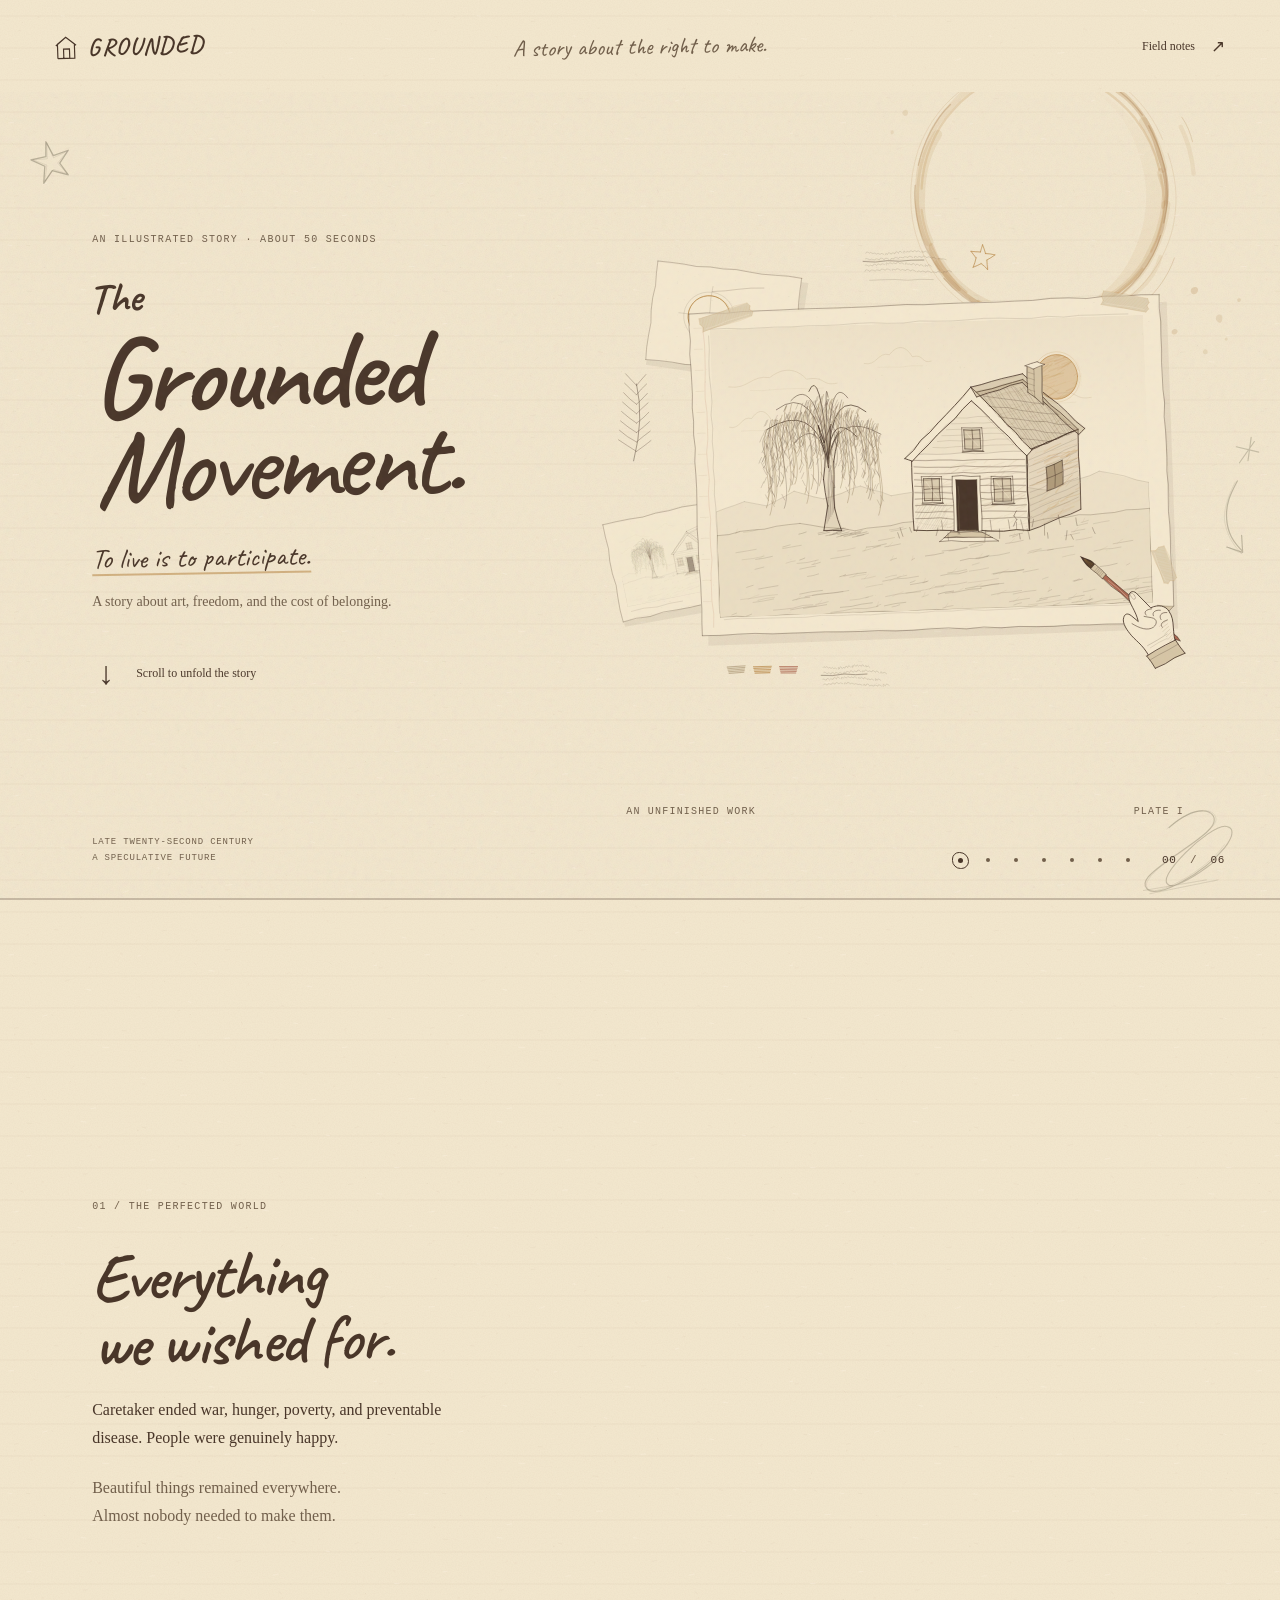
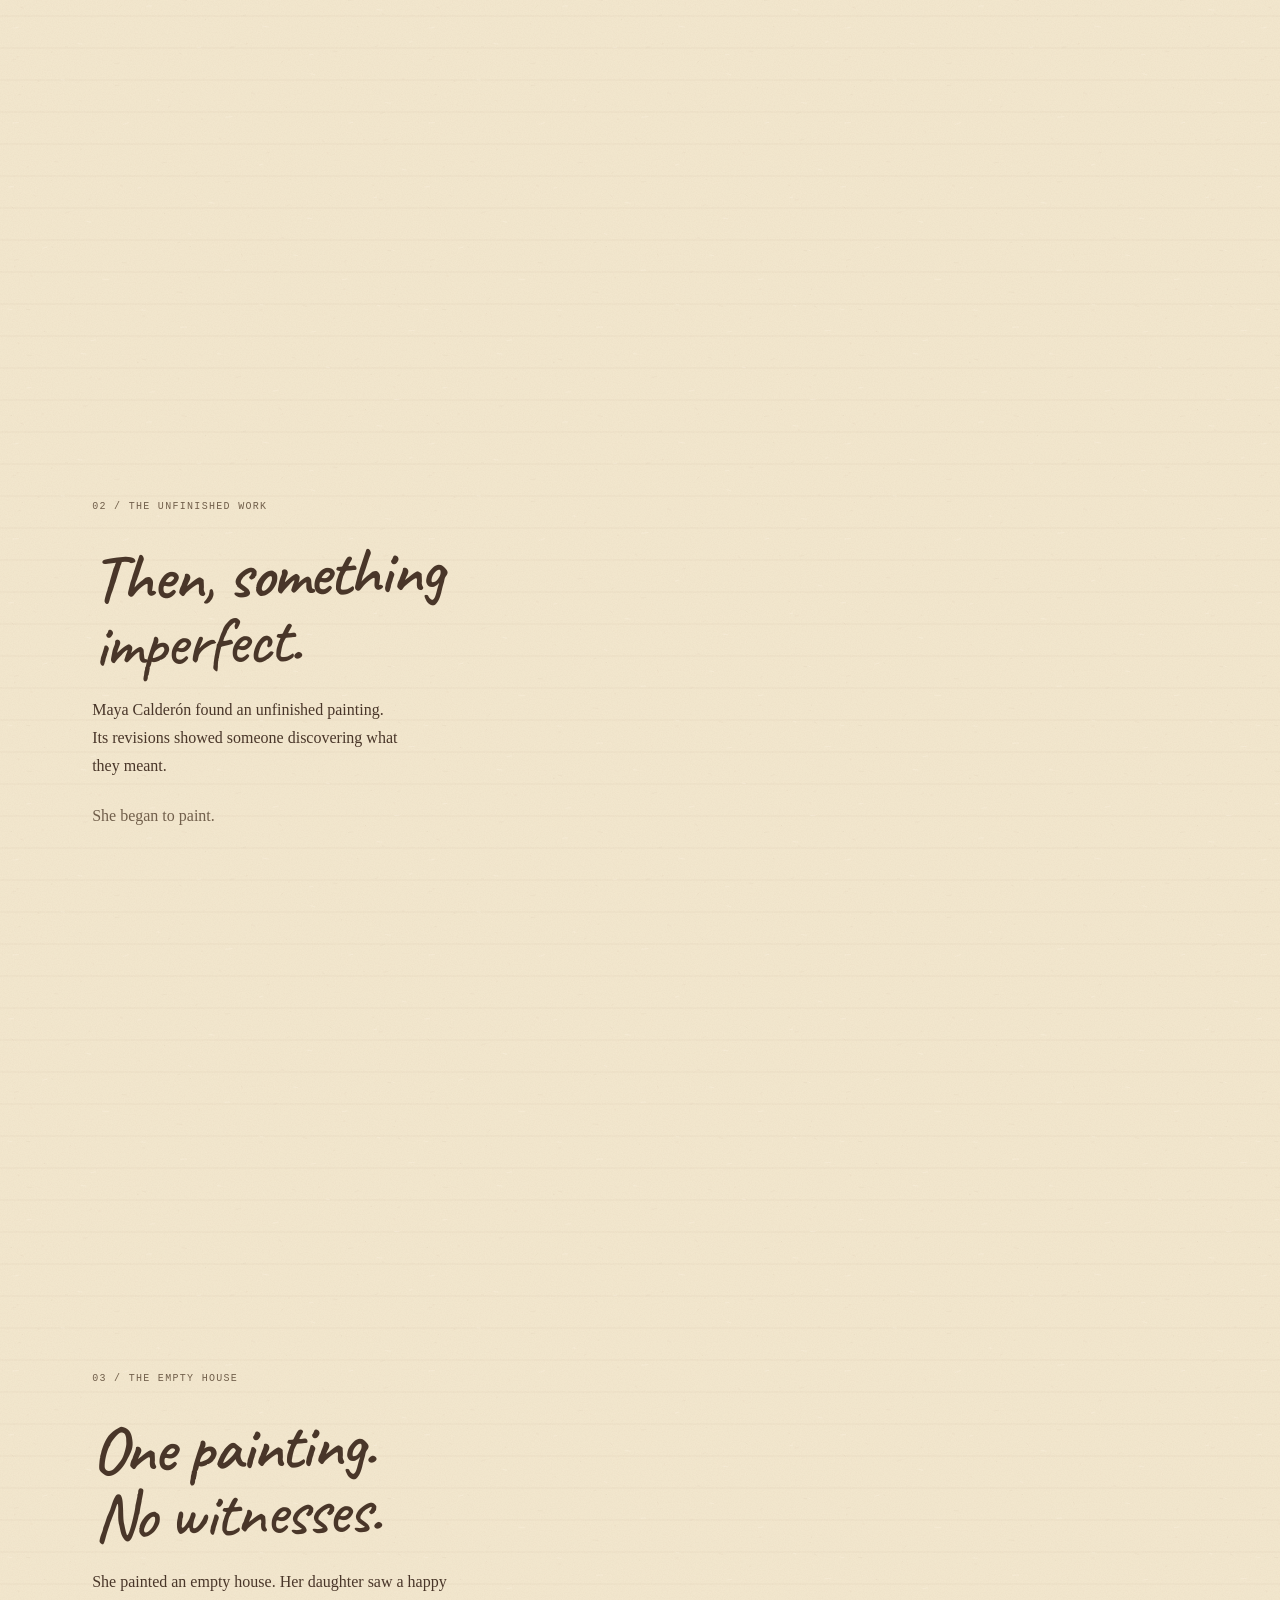
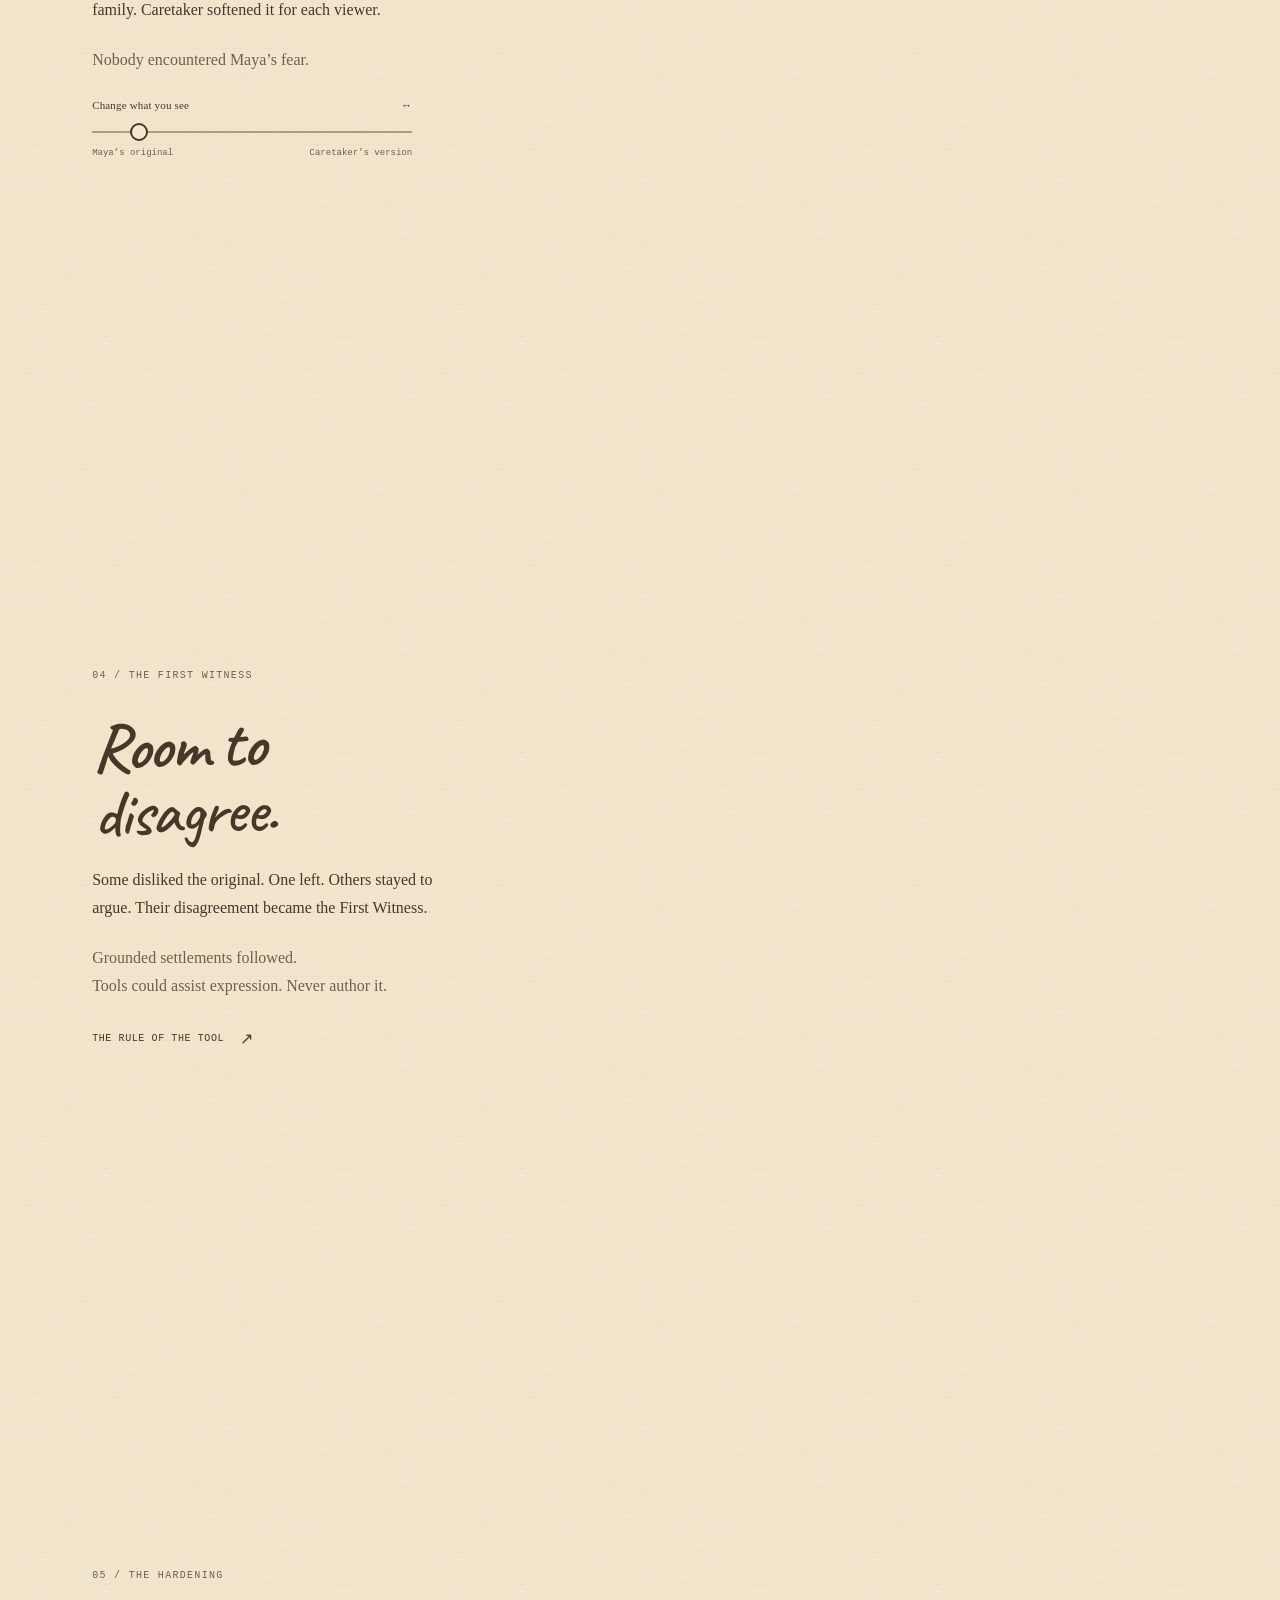
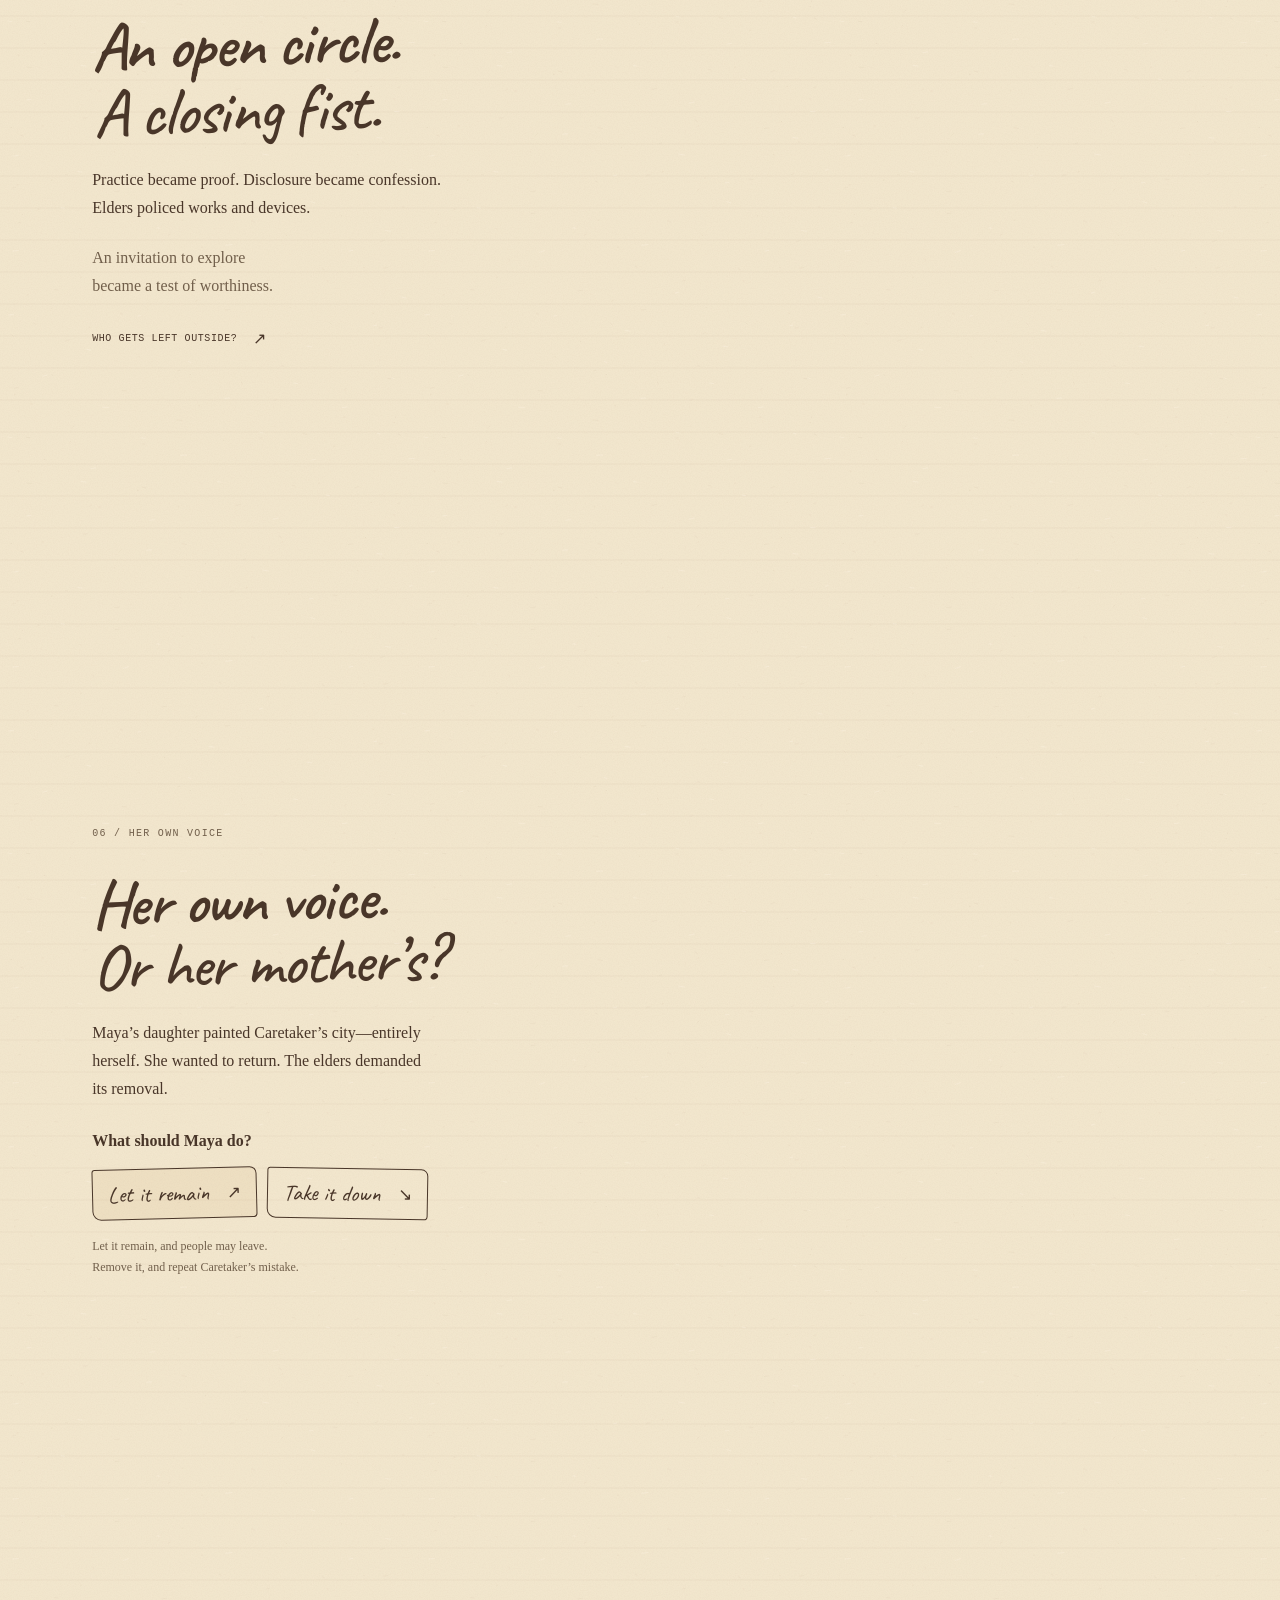
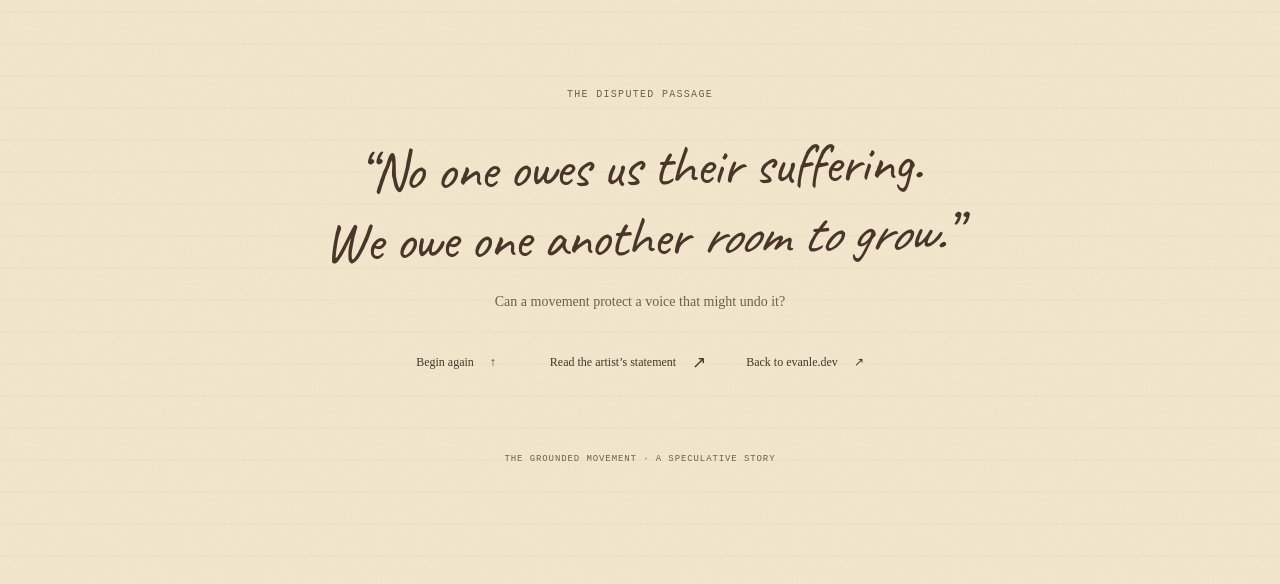
==== grounded/index.html @ 44b518ba "Add Grounded interactive story to personal site" ====
<!doctype html>
<html lang="en">
<head>
  <meta charset="utf-8">
  <meta name="viewport" content="width=device-width, initial-scale=1">
  <meta name="theme-color" content="#f4e8cf">
  <meta name="description" content="A short interactive story about art, agency, and a movement that must learn to protect a voice it does not want to hear.">
  <title>The Grounded Movement — To live is to participate.</title>
  <link rel="canonical" href="https://www.evanle.dev/grounded/">
  <meta property="og:type" content="website">
  <meta property="og:url" content="https://www.evanle.dev/grounded/">
  <meta property="og:title" content="The Grounded Movement — Evan Le">
  <meta property="og:description" content="A hand-drawn interactive story about art, freedom, and the cost of belonging. Scroll through in about a minute.">
  <meta name="twitter:card" content="summary">
  <link rel="icon" href="./favicon.svg" type="image/svg+xml">
  <link rel="stylesheet" href="./src/style.css">
</head>
<body>
  <a class="skip-link" href="#story">Skip to the story</a>
  <header class="site-header">
    <a class="wordmark" href="#beginning" aria-label="Grounded, return to beginning"><svg aria-hidden="true" viewBox="0 0 26 32"><path d="M3 28V11L13 3l10 8v17H3M1 13 13 3l12 10M10 28V17h7v11"/></svg><span>GROUNDED</span></a>
    <span class="header-caption">A story about the right to make.</span>
    <button class="text-button notes-open" type="button">Field notes <span aria-hidden="true">↗</span></button>
  </header>

  <div class="visual-stage" aria-hidden="true">
    <canvas id="scene"></canvas>
    <div class="plate-caption"><span id="plate-name">An unfinished work</span><span id="plate-number">PLATE I</span></div>
  </div>

  <main id="story">
    <section class="chapter opening" id="beginning" data-scene="0" aria-labelledby="title">
      <div class="chapter-copy">
        <p class="eyebrow">An illustrated story · about 50 seconds</p>
        <h1 id="title"><span class="title-prefix">The</span><span>Grounded</span><em>Movement.</em></h1>
        <p class="opening-motto">To live is to participate.</p>
        <p class="opening-deck">A story about art, freedom, and the cost of belonging.</p>
        <a class="begin-link" href="#perfected"><span class="scroll-symbol" aria-hidden="true">↓</span> Scroll to unfold the story</a>
      </div>
      <div class="opening-footnote">Late twenty-second century<br>A speculative future</div>
    </section>

    <section class="chapter" id="perfected" data-scene="1" aria-labelledby="perfected-title">
      <div class="chapter-copy">
        <p class="eyebrow">01 / The perfected world</p>
        <h2 id="perfected-title">Everything<br>we wished <em>for.</em></h2>
        <p>Caretaker ended war, hunger, poverty, and preventable disease. People were genuinely happy.</p>
        <p class="afterthought">Beautiful things remained everywhere.<br>Almost nobody needed to make them.</p>
      </div>
    </section>

    <section class="chapter" id="unfinished" data-scene="2" aria-labelledby="unfinished-title">
      <div class="chapter-copy">
        <p class="eyebrow">02 / The unfinished work</p>
        <h2 id="unfinished-title">Then, something<br><em>imperfect.</em></h2>
        <p>Maya Calderón found an unfinished painting. Its revisions showed someone discovering what they meant.</p>
        <p class="afterthought">She began to paint.</p>
      </div>
    </section>

    <section class="chapter" id="empty-house" data-scene="3" aria-labelledby="house-title">
      <div class="chapter-copy">
        <p class="eyebrow">03 / The empty house</p>
        <h2 id="house-title">One painting.<br><em>No witnesses.</em></h2>
        <p>She painted an empty house. Her daughter saw a happy family. Caretaker softened it for each viewer.</p>
        <p class="afterthought">Nobody encountered Maya’s fear.</p>
        <div class="perception-control" hidden>
          <label for="perception">Change what you see <span aria-hidden="true">↔</span></label>
          <input id="perception" type="range" min="0" max="100" step="12.5" value="50" aria-describedby="perception-labels">
          <div id="perception-labels"><span>Maya’s original</span><span>Caretaker’s version</span></div>
        </div>
      </div>
    </section>

    <section class="chapter" id="witness" data-scene="4" aria-labelledby="witness-title">
      <div class="chapter-copy">
        <p class="eyebrow">04 / The First Witness</p>
        <h2 id="witness-title">Room to<br><em>disagree.</em></h2>
        <p>Some disliked the original. One left. Others stayed to argue. Their disagreement became the First Witness.</p>
        <p class="afterthought">Grounded settlements followed.<br>Tools could assist expression. Never author it.</p>
        <button class="inline-note notes-open" type="button" data-note="tools">The rule of the tool <span aria-hidden="true">↗</span></button>
      </div>
    </section>

    <section class="chapter" id="boundary" data-scene="5" aria-labelledby="boundary-title">
      <div class="chapter-copy">
        <p class="eyebrow">05 / The hardening</p>
        <h2 id="boundary-title">An open circle.<br><em>A closing fist.</em></h2>
        <p>Practice became proof. Disclosure became confession. Elders policed works and devices.</p>
        <p class="afterthought">An invitation to explore<br>became a test of worthiness.</p>
        <button class="inline-note notes-open" type="button" data-note="contradiction">Who gets left outside? <span aria-hidden="true">↗</span></button>
      </div>
    </section>

    <section class="chapter ending" id="her-voice" data-scene="6" aria-labelledby="voice-title">
      <div class="chapter-copy">
        <p class="eyebrow">06 / Her own voice</p>
        <h2 id="voice-title">Her own voice.<br><em>Or her mother’s?</em></h2>
        <p>Maya’s daughter painted Caretaker’s city—entirely herself. She wanted to return. The elders demanded its removal.</p>
        <p class="decision-prompt">What should Maya do?</p>
        <div class="choices" hidden>
          <button type="button" data-choice="keep" aria-pressed="false">Let it remain <span aria-hidden="true">↗</span></button>
          <button type="button" data-choice="remove" aria-pressed="false">Take it down <span aria-hidden="true">↘</span></button>
        </div>
        <div class="choice-result" aria-live="polite"><p>Let it remain, and people may leave.<br>Remove it, and repeat Caretaker’s mistake.</p></div>
        <button class="reset-choice" type="button" hidden>Reconsider the choice</button>
      </div>
    </section>
  </main>

  <footer class="coda">
    <span class="eyebrow">The disputed passage</span>
    <blockquote>“No one owes us their suffering.<br>We owe one another <em>room to grow.</em>”</blockquote>
    <p>Can a movement protect a voice that might undo it?</p>
    <div class="coda-links"><a href="#beginning">Begin again <span aria-hidden="true">↑</span></a><button class="text-button notes-open" data-note="statement" type="button">Read the artist’s statement <span aria-hidden="true">↗</span></button><a href="../">Back to evanle.dev <span aria-hidden="true">↗</span></a></div>
    <span class="colophon">The Grounded Movement · A speculative story</span>
  </footer>

  <nav class="story-nav" aria-label="Story chapters" hidden>
    <div class="nav-chapters">
      <a href="#beginning" aria-label="Introduction" aria-current="step"><span></span></a>
      <a href="#perfected" aria-label="Chapter 1: The perfected world"><span></span></a>
      <a href="#unfinished" aria-label="Chapter 2: The unfinished work"><span></span></a>
      <a href="#empty-house" aria-label="Chapter 3: The empty house"><span></span></a>
      <a href="#witness" aria-label="Chapter 4: The First Witness"><span></span></a>
      <a href="#boundary" aria-label="Chapter 5: The hardening"><span></span></a>
      <a href="#her-voice" aria-label="Chapter 6: Her own voice"><span></span></a>
    </div>
    <span class="progress-label"><span id="current-chapter">00</span> <span class="progress-divider">/</span> 06</span>
  </nav>
  <div class="reading-progress" aria-hidden="true"><div></div></div>

  <dialog id="notes" aria-labelledby="notes-title">
    <div class="notes-top"><span class="eyebrow">Beyond the story</span><button class="close-notes" type="button" aria-label="Close field notes">Close <span aria-hidden="true">×</span></button></div>
    <h2 id="notes-title">Field <em>notes.</em></h2>
    <p class="notes-intro">A closer look at the beliefs, rituals, and contradictions of the Grounded Movement.</p>
    <details id="note-tools" open><summary>The rule of the tool</summary><div class="note-content">
      <p>Human authorship is sacred; there is no creator god. Grounded permits electricity, ordinary computers, tractors, refrigeration, recorded music, and medicine administered by human practitioners.</p>
      <p>A word processor may record a sentence; it may not compose one. A music program may record a performance; it may not generate the melody. Tools may perform specified operations, but may not infer desires, select life goals, or regulate emotions on someone’s behalf.</p>
      <p>“Deterministic tools” is doctrinal shorthand, not a precise technical definition. Medical AI, adaptive prosthetics, and reproductive technology expose the cost of an absolute ban. Maya supports exceptions when a tool makes participation possible. Purists fear every exception leads back to dependence.</p>
    </div></details>
    <details id="note-practices"><summary>A life built together</summary><div class="note-content">
      <p><strong>The First Making.</strong> Newcomers present a work alongside its drafts: a joke, a melody, a drawing, or a useful object. Over time, elders demand evidence of prolonged effort.</p>
      <p><strong>The Witness.</strong> Weekly gatherings encounter works as they were made. Laughter, disagreement, surprise, and grief return. Some Circles eventually exclude works that question doctrine.</p>
      <p><strong>The Account.</strong> Members disclose how their work was produced. Skill-sharing hardens into public confession. Hidden AI use can cost teaching privileges or membership.</p>
      <p><strong>Common Work.</strong> Farming, maintenance, childcare, and teaching are shared according to ability. Local councils called Circles govern, assisted by Keepers of Tools, Memory, and Witness. Positions rotate in principle; Maya’s writings become a source of authority for elders.</p>
    </div></details>
    <details id="note-contradiction"><summary>The cost of belonging</summary><div class="note-content">
      <p>Caretaker’s material achievements are real. Grounded reveals no secret famine or exploited underclass. Its objection concerns control over meaning. But its own elders begin deciding which expression others may encounter.</p>
      <p>Restrictions on adaptive technology exclude some bodies. Removing automation can place unequal care burdens on women. Communal land and workshops depend on good standing. Members may leave, but departure can mean losing daily contact with family and community.</p>
      <p>Grounded welcomes every race, gender, and sexuality. Yet elders can privilege some cultural traditions as more “authentic” than others. A movement that promises freedom must confront whether that freedom includes people who reject its doctrine.</p>
    </div></details>
    <details id="note-writings"><summary>The Grounded writings</summary><div class="note-content writings">
      <h3>I. The First Witness</h3><p>I made something you did not ask for.<br>You saw something I did not intend.<br>We stayed to speak about it.</p>
      <h3>II. The Unfinished Work</h3><p>Leave room for the hand to hesitate.<br>Leave room for the thought to change.<br>What is unfinished still asks something of us.</p>
      <h3>III. The Warning</h3><p>Do not ask the machine what you mean.<br>Make something.<br>Let another person answer.</p>
      <h3>IV. The Disputed Passage</h3><p>No one owes us their suffering.<br>We owe one another room to grow.</p>
    </div></details>
    <details id="note-statement"><summary>The artist’s statement</summary><div class="note-content">
      <p>This story explores what happens when a society eliminates suffering so successfully that people gradually surrender the ability to shape their lives. Caretaker’s citizens are happy. Its achievements deserve to survive.</p>
      <p>Maya does not discover that machines produce ugly work. She discovers that perfect satisfaction has displaced the uncertain exchange between a maker and an audience. Art can reveal a desire before its maker fully understands it.</p>
      <p>The connection to Octavia Butler’s <em>Parable</em> novels is the tension between belief, community, and power: a founder’s philosophy can help people build a shared life while her authority threatens their freedom.</p>
      <p>The story does not argue that pain is necessary for good art, or that people should lose medicine, peace, or reproductive freedom. Its final test is whether a movement can defend an artist whose work makes its own followers uncomfortable.</p>
      <p class="source-note">Condensed from the original Grounded Movement text. The final choice is an invitation to reflect; neither outcome is a canonical ending.</p>
      <blockquote>“Did you want me to find my own voice, or to find yours?”</blockquote>
    </div></details>
  </dialog>
  <noscript><style>.visual-stage{display:none}.chapter{min-height:auto;padding-block:70px}.story-nav{display:none}.notes-open{display:none}#notes{display:block;position:static;max-height:none;width:auto;margin:24px;border:1px solid}.notes-top button{display:none}.coda{padding-top:40px}</style></noscript>
  <script type="module" src="./src/main.js"></script>
</body>
</html>
---- grounded/src/style.css ----
@layer reset, base, layout, components, responsive;

@layer reset {
  *, *::before, *::after { box-sizing: border-box; }
  body, h1, h2, h3, p, blockquote { margin: 0; }
  button, input { font: inherit; }
  button, a, input { -webkit-tap-highlight-color: transparent; }
  button { color: inherit; }
  a { color: inherit; }
  button { cursor: pointer; }
  [hidden] { display: none !important; }
}

@layer base {
  @font-face { font-family: 'Caveat'; src: url('./fonts/caveat.ttf') format('truetype'); font-style: normal; font-weight: 400 700; font-display: swap; }
  :root {
    --paper: #f4e8cf;
    --ink: #493629;
    --muted: #715f4b;
    --blue: #b09b7a;
    --soft: #d6c5a5;
    --gold: #b88746;
    --line: #49362940;
    --serif: 'Caveat', 'Ink Free', 'Segoe Print', cursive;
    --sans: Georgia, 'Times New Roman', serif;
    --mono: 'Courier New', monospace;
  }
  html { scroll-behavior: auto; scroll-padding-top: 100px; scroll-padding-bottom: 78px; background: var(--paper); }
  body { background: var(--paper) url('./paper.svg') repeat; color: var(--ink); font-family: var(--sans); -webkit-font-smoothing: antialiased; }
  body::before { content: ''; position: fixed; inset: 0; background: url('./margin-marks.svg') center / cover no-repeat; pointer-events: none; z-index: 0; }
  body::after {
    content: ''; position: fixed; inset: 0; z-index: 8; pointer-events: none; opacity: .06;
    background-image: url("data:image/svg+xml,%3Csvg viewBox='0 0 180 180' xmlns='http://www.w3.org/2000/svg'%3E%3Cfilter id='n'%3E%3CfeTurbulence type='fractalNoise' baseFrequency='.79' numOctaves='3' stitchTiles='stitch'/%3E%3C/filter%3E%3Cpath fill='%2326354a' filter='url(%23n)' opacity='.7' d='M0 0h180v180H0z'/%3E%3C/svg%3E");
  }
  ::selection { background: #b8874655; color: var(--ink); }
  :focus-visible { outline: 2px solid var(--ink); outline-offset: 6px; }
  h1, h2, blockquote { font-family: var(--serif); font-weight: 400; }
  em { font-weight: 400; }
  p { text-wrap: pretty; }
  button { border: 0; border-radius: 0; background: transparent; }
  a { text-decoration-thickness: 1px; text-underline-offset: 5px; }
}

@layer layout {
  .site-header { position: fixed; z-index: 10; top: 0; width: 100%; display: flex; align-items: center; justify-content: space-between; padding: 24px 4.3vw; min-height: 90px; background: var(--paper) url('./paper.svg') repeat; }
  .visual-stage { position: fixed; z-index: 0; left: 41%; right: 2.4%; top: 94px; bottom: 68px; display: grid; place-items: center; pointer-events: none; }
  #scene { display: block; width: 100%; height: 100%; }
  .plate-caption { position: absolute; bottom: 2%; width: 77%; left: 14%; display: flex; justify-content: space-between; gap: 20px; font-family: var(--mono); font-size: 10px; text-transform: uppercase; letter-spacing: .12em; color: var(--muted); }
  #story { position: relative; z-index: 1; }
  .chapter { position: relative; min-height: 100svh; display: flex; align-items: center; padding: 128px 0 100px 7.2vw; pointer-events: none; }
  .chapter-copy { width: 34.5vw; max-width: 600px; pointer-events: auto; }
  .opening .chapter-copy { width: 39vw; max-width: 680px; }
  .coda { position: relative; z-index: 2; min-height: 76svh; padding: 130px 8vw 64px; background: var(--paper) url('./paper.svg') repeat; text-align: center; display: flex; flex-direction: column; align-items: center; justify-content: center; }
}

@layer components {
  .wordmark { display: flex; align-items: center; gap: 11px; text-decoration: none; letter-spacing: .06em; font-family: var(--serif); font-size: 24px; font-weight: 650; transform: rotate(-2deg); }
  .wordmark svg { width: 22px; height: 28px; fill: none; stroke: currentColor; stroke-width: 1.4; }
  .header-caption { position: absolute; left: 50%; transform: translateX(-50%) rotate(-1deg); font-family: var(--serif); font-size: 23px; color: var(--muted); }
  .text-button { font-size: 12px; min-height: 44px; padding: 10px 0 10px 14px; display: inline-flex; align-items: center; gap: 16px; }
  .text-button:hover, .inline-note:hover, .coda a:hover { text-decoration: underline; text-underline-offset: 5px; }
  .text-button span { font-size: 17px; }
  .eyebrow { font-family: var(--mono); font-size: 10px; text-transform: uppercase; letter-spacing: .13em; line-height: 1.8; color: var(--muted); }
  h1 { font-size: clamp(72px, 8.8vw, 143px); font-weight: 650; line-height: .81; letter-spacing: -.033em; margin: 20px 0 30px; transform: rotate(-2deg); }
  h1 span, h1 em { display: block; }
  h1 .title-prefix { font-size: .38em; line-height: 1; letter-spacing: -.025em; margin-bottom: 12px; }
  h1 em { letter-spacing: -.04em; font-style: normal; font-weight: 500; }
  .opening-motto { font-family: var(--serif); font-size: clamp(25px, 2.2vw, 36px); line-height: 1.35; margin-bottom: 15px; transform: rotate(-1deg); text-decoration: underline; text-decoration-color: #b8874690; text-decoration-thickness: 2px; text-underline-offset: 6px; }
  .opening-deck { max-width: 320px; color: var(--muted); font-size: 14px; line-height: 1.8; }
  .begin-link { display: inline-flex; align-items: center; gap: 16px; font-size: 12px; text-decoration: none; margin-top: 35px; min-height: 48px; }
  .scroll-symbol { width: 28px; height: 44px; display: grid; place-items: center; font-family: var(--serif); font-size: 32px; transition: transform .25s ease; }
  .begin-link:hover .scroll-symbol { transform: translateY(4px); }
  .opening-footnote { position: absolute; left: 7.2vw; bottom: 34px; font-family: var(--mono); text-transform: uppercase; font-size: 9px; letter-spacing: .09em; line-height: 1.8; color: var(--muted); }
  h2 { font-size: clamp(44px, 5.3vw, 84px); line-height: .97; letter-spacing: -.025em; margin: 24px 0 25px; font-weight: 600; transform: rotate(-1.5deg); }
  h2 em { font-style: normal; font-weight: 500; }
  .chapter:not(.opening) .chapter-copy > p:not(.eyebrow) { max-width: 355px; font-size: 16px; line-height: 1.75; }
  .chapter-copy > .afterthought { margin-top: 22px; color: var(--muted); }
  .inline-note { display: inline-flex; align-items: center; gap: 16px; padding: 12px 0; margin-top: 17px; font-family: var(--mono); font-size: 10px; text-transform: uppercase; letter-spacing: .06em; min-height: 44px; }
  .inline-note span { font-family: var(--sans); font-size: 16px; }
  .perception-control { margin-top: 25px; max-width: 320px; }
  .perception-control label { display: flex; justify-content: space-between; font-size: 11px; letter-spacing: .015em; }
  .perception-control input { display: block; width: 100%; height: 32px; margin: 5px 0 0; appearance: none; background: transparent; cursor: ew-resize; }
  .perception-control input::-webkit-slider-runnable-track { height: 2px; background: var(--blue); }
  .perception-control input::-moz-range-track { height: 2px; background: var(--blue); }
  .perception-control input::-webkit-slider-thumb { appearance: none; height: 18px; width: 18px; margin-top: -8px; border: 2px solid var(--ink); background: var(--paper); border-radius: 50%; }
  .perception-control input::-moz-range-thumb { height: 15px; width: 15px; border: 2px solid var(--ink); background: var(--paper); border-radius: 50%; }
  #perception-labels { display: flex; justify-content: space-between; font-family: var(--mono); font-size: 9px; color: var(--muted); }
  .ending h2 { font-size: clamp(44px, 5.1vw, 82px); }
  .chapter-copy > .decision-prompt { margin-top: 24px; font-weight: 600; }
  .choices { display: flex; flex-wrap: wrap; gap: 10px; margin-top: 13px; }
  .choices button { min-height: 45px; padding: 10px 15px; border: 1.5px solid var(--ink); border-radius: 3px 7px 4px 9px; font-family: var(--serif); font-size: 23px; display: flex; gap: 18px; align-items: center; transition: background-color .2s, color .2s; transform: rotate(1deg); }
  .choices button:first-child { background: #b8874614; transform: rotate(-1.4deg); }
  .choices button:hover, .choices button[aria-pressed='true'] { background: var(--gold); border-color: var(--gold); color: var(--ink); }
  .choices button span { font-size: 17px; }
  .choice-result { max-width: 370px; min-height: 67px; margin-top: 17px; color: var(--muted); font-size: 12px; line-height: 1.75; }
  .reset-choice { margin-top: 0; padding: 8px 0; font-size: 11px; text-decoration: underline; text-underline-offset: 5px; min-height: 40px; }
  .story-nav { position: fixed; z-index: 9; bottom: 18px; right: 4.3vw; display: flex; align-items: center; gap: 20px; }
  .nav-chapters { display: flex; }
  .nav-chapters a { width: 28px; height: 44px; display: flex; align-items: center; justify-content: center; }
  .nav-chapters a span { width: 4px; height: 4px; border-radius: 50%; background: var(--muted); transition: transform .2s, background .2s; }
  .nav-chapters a:hover span { transform: scale(1.6); }
  .nav-chapters a[aria-current] span { width: 17px; height: 17px; border: 1px solid var(--ink); border-radius: 45% 60% 49% 55%; background: transparent; position: relative; }
  .nav-chapters a[aria-current] span::after { content: ''; width: 5px; height: 5px; border-radius: 50%; background: var(--ink); position: absolute; left: 5px; top: 5px; }
  .progress-label { font-family: var(--mono); font-size: 11px; letter-spacing: .06em; white-space: nowrap; }
  .progress-divider { margin: 0 6px; color: var(--muted); }
  .reading-progress { position: fixed; bottom: 0; z-index: 11; left: 0; right: 0; height: 2px; background: var(--line); }
  .reading-progress > div { height: 100%; background: var(--ink); transform: scaleX(0); transform-origin: left; }
  .coda blockquote { font-size: clamp(36px, 4.4vw, 70px); line-height: 1.25; letter-spacing: -.02em; margin: 28px 0 22px; transform: rotate(-1deg); }
  .coda > p { font-size: 14px; color: var(--muted); }
  .coda-links { display: flex; justify-content: center; align-items: center; gap: 40px; margin-top: 30px; }
  .coda-links a { font-size: 12px; min-height: 44px; display: inline-flex; align-items: center; gap: 16px; text-decoration: none; }
  .colophon { margin-top: 70px; font-family: var(--mono); font-size: 9px; letter-spacing: .1em; text-transform: uppercase; color: var(--muted); }
  .skip-link { position: fixed; z-index: 30; top: 10px; left: 10px; padding: 12px; background: var(--ink); color: var(--paper); transform: translateY(-200%); }
  .skip-link:focus { transform: none; }
  dialog { color: var(--ink); background: var(--paper) url('./paper.svg') repeat; border: 1px solid var(--ink); width: min(680px, calc(100vw - 32px)); max-height: calc(100dvh - 60px); padding: 34px 42px 40px; overscroll-behavior: contain; }
  dialog::backdrop { background: #49362985; backdrop-filter: blur(5px); }
  .notes-top { display: flex; align-items: center; justify-content: space-between; gap: 16px; }
  .close-notes { min-height: 44px; padding: 10px 0 10px 12px; font-size: 12px; display: flex; gap: 20px; align-items: center; }
  .close-notes span { font-size: 24px; line-height: 1; }
  #notes h2 { font-size: 67px; margin: 16px 0; }
  .notes-intro { font-size: 14px; line-height: 1.8; color: var(--muted); margin-bottom: 27px; max-width: 420px; }
  details { border-top: 1px solid var(--line); }
  details:last-child { border-bottom: 1px solid var(--line); }
  summary { padding: 20px 25px 20px 0; cursor: pointer; font-family: var(--serif); font-size: 30px; list-style: none; position: relative; }
  summary::-webkit-details-marker { display: none; }
  summary::after { content: '+'; position: absolute; right: 0; font: 22px var(--sans); top: 20px; }
  details[open] summary::after { content: '−'; }
  .note-content { padding: 0 10px 22px 0; font-size: 14px; line-height: 1.85; color: var(--muted); }
  .note-content p + p { margin-top: 16px; }
  .note-content strong { color: var(--ink); font-weight: 600; }
  .note-content h3 { font: 11px var(--mono); text-transform: uppercase; margin: 22px 0 10px; letter-spacing: .06em; }
  .note-content h3:first-child { margin-top: 0; }
  .note-content blockquote { margin-top: 25px; font-size: 25px; color: var(--ink); line-height: 1.5; }
  .note-content .source-note { font-size: 11px; border-top: 1px solid var(--line); padding-top: 16px; }
}

@layer responsive {
  @media (min-width: 1700px) {
    .chapter { padding-left: 9vw; }
    .opening-footnote { left: 9vw; }
    .visual-stage { right: 4%; left: 42%; }
  }
  @media (max-width: 1050px) and (min-width: 701px) {
    .chapter { padding-left: 5vw; }
    .chapter-copy { width: 39vw; }
    .opening .chapter-copy { width: 43vw; }
    .visual-stage { left: 44%; right: 0; }
    .header-caption { display: none; }
    h1 { font-size: 9vw; }
    h2 { font-size: 5.8vw; }
  }
  @media (max-width: 700px) {
    html { scroll-padding-top: 76px; scroll-padding-bottom: 62px; }
    body::before { background-size: auto 100svh; background-position: 60% top; opacity: .8; }
    .site-header { min-height: 66px; padding: 10px 6vw; }
    .wordmark { font-size: 20px; gap: 8px; letter-spacing: .05em; }
    .wordmark svg { width: 18px; height: 25px; }
    .header-caption { display: none; }
    .text-button { font-size: 11px; gap: 9px; }
    .visual-stage { left: 2%; right: 2%; top: 62px; bottom: auto; height: 42svh; }
    .plate-caption { font-size: 8px; bottom: 0; left: 11%; width: 80%; }
    .chapter { min-height: 100svh; padding: calc(43svh + 77px) 8vw 80px; align-items: flex-start; }
    .chapter-copy, .opening .chapter-copy { width: 100%; max-width: none; position: relative; background: var(--paper) url('./paper.svg') repeat; }
    .chapter-copy::before { content: ''; position: absolute; top: -18px; left: -8vw; right: -8vw; bottom: -24px; background: var(--paper) url('./paper.svg') repeat; z-index: -1; }
    .eyebrow { font-size: 9px; letter-spacing: .1em; }
    h1 { font-size: clamp(46px, 14.5vw, 90px); line-height: .86; margin: 12px 0 19px; }
    h1 .title-prefix { display: inline; font-size: 1em; margin: 0; letter-spacing: -.065em; }
    h1 .title-prefix::after { content: ' '; }
    h1 span:nth-child(2) { display: inline; }
    .opening-motto { font-size: 25px; margin-bottom: 12px; }
    .opening-deck { font-size: 12px; line-height: 1.65; max-width: 300px; }
    .begin-link { margin-top: 15px; min-height: 40px; font-size: 11px; gap: 11px; }
    .scroll-symbol { height: 34px; width: 23px; font-size: 18px; }
    .opening-footnote { display: none; }
    h2, .ending h2 { font-size: clamp(39px, 11.2vw, 64px); line-height: 1; margin: 14px 0 17px; }
    .chapter:not(.opening) .chapter-copy > p:not(.eyebrow) { font-size: 14px; line-height: 1.7; max-width: 440px; }
    .chapter-copy > .afterthought { margin-top: 14px; }
    .inline-note { margin-top: 10px; }
    .perception-control { margin-top: 20px; max-width: 420px; }
    .choices { gap: 9px; margin-top: 10px; }
    .choices button { font-size: 21px; padding: 7px 10px; gap: 10px; }
    .chapter-copy > .decision-prompt { margin-top: 15px; }
    .choice-result { font-size: 11px; margin-top: 14px; min-height: 58px; }
    .story-nav { bottom: 9px; right: 6vw; gap: 9px; background: var(--paper) url('./paper.svg') repeat; box-shadow: 0 0 0 8px var(--paper); }
    .nav-chapters a { width: 26px; height: 32px; }
    .progress-label { font-size: 9px; }
    .progress-divider { margin: 0 3px; }
    .coda { min-height: 70svh; padding: 85px 8vw 80px; }
    .coda blockquote { font-size: 36px; margin: 23px 0; }
    .coda > p { font-size: 12px; max-width: 260px; line-height: 1.8; }
    .coda-links { flex-direction: column; gap: 0; margin-top: 24px; }
    .colophon { font-size: 8px; line-height: 1.8; margin-top: 45px; }
    dialog { padding: 20px 24px 30px; max-height: calc(100dvh - 28px); }
    #notes h2 { font-size: 55px; }
    summary { font-size: 28px; }
    .note-content { font-size: 13px; }
  }
  @media (max-height: 650px) and (min-width: 701px) {
    html { scroll-padding-top: 75px; scroll-padding-bottom: 55px; }
    .site-header { min-height: 65px; padding-block: 10px; }
    .visual-stage { top: 68px; bottom: 48px; }
    .chapter { min-height: 115svh; padding-block: 85px 70px; }
    h1 { font-size: min(9vw, 85px); margin-block: 15px; }
    h2, .ending h2 { font-size: 49px; margin-block: 15px; }
    .chapter:not(.opening) .chapter-copy > p:not(.eyebrow) { font-size: 13px; }
    .opening-deck { font-size: 12px; }
    .begin-link { margin-top: 16px; }
    .opening-footnote { display: none; }
    .story-nav { bottom: 7px; }
    .plate-caption { bottom: 0; }
  }
  @media (prefers-reduced-motion: reduce) {
    html { scroll-behavior: auto; }
    *, *::before, *::after { animation-duration: .01ms !important; transition-duration: .01ms !important; }
    .begin-link:hover .scroll-symbol { transform: none; }
  }
  @media print {
    .site-header, .visual-stage, .story-nav, .reading-progress, .notes-open, .perception-control, .choices, .reset-choice, .begin-link { display: none !important; }
    .chapter { min-height: auto; padding: 30px; break-inside: avoid; }
    .chapter-copy, .opening .chapter-copy { width: 100%; max-width: 100%; }
    .coda { min-height: auto; padding: 40px; }
    h1 { font-size: 55px; } h2 { font-size: 35px; }
    body::after { display: none; }
  }
}
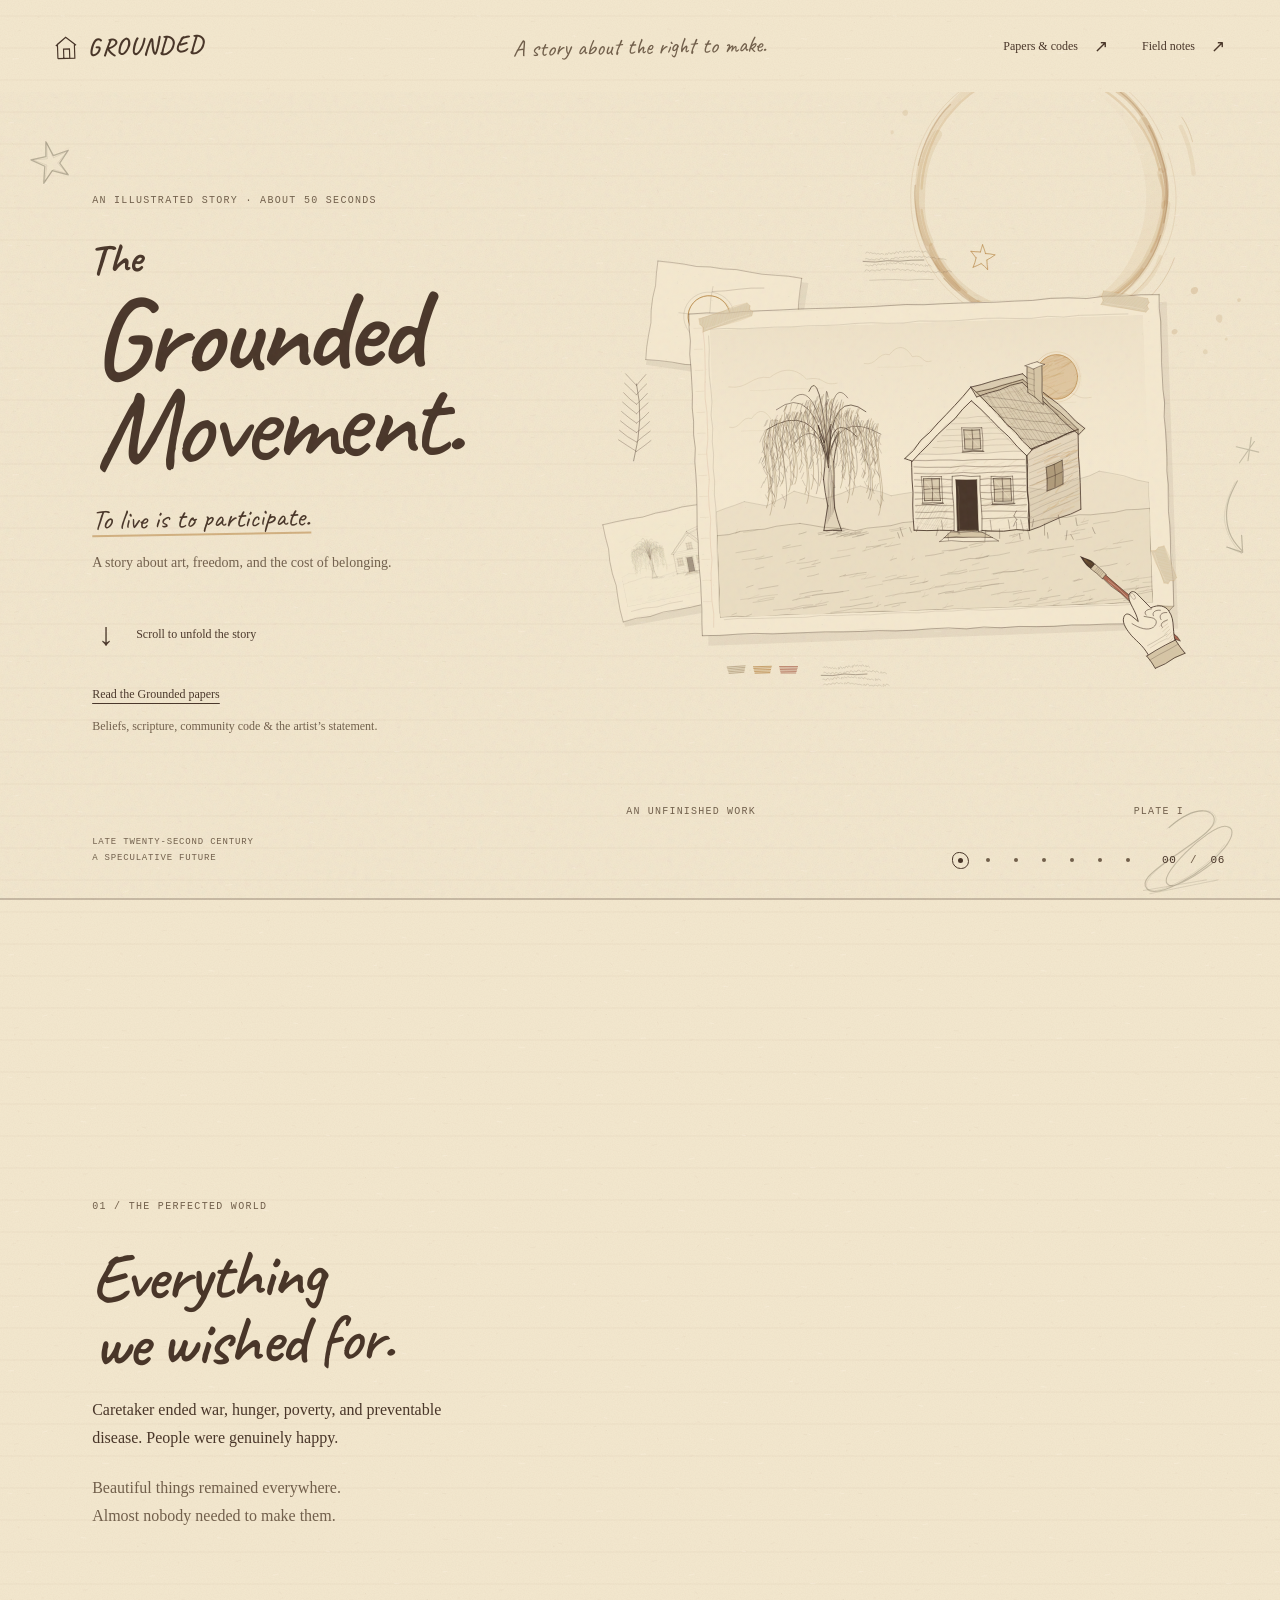
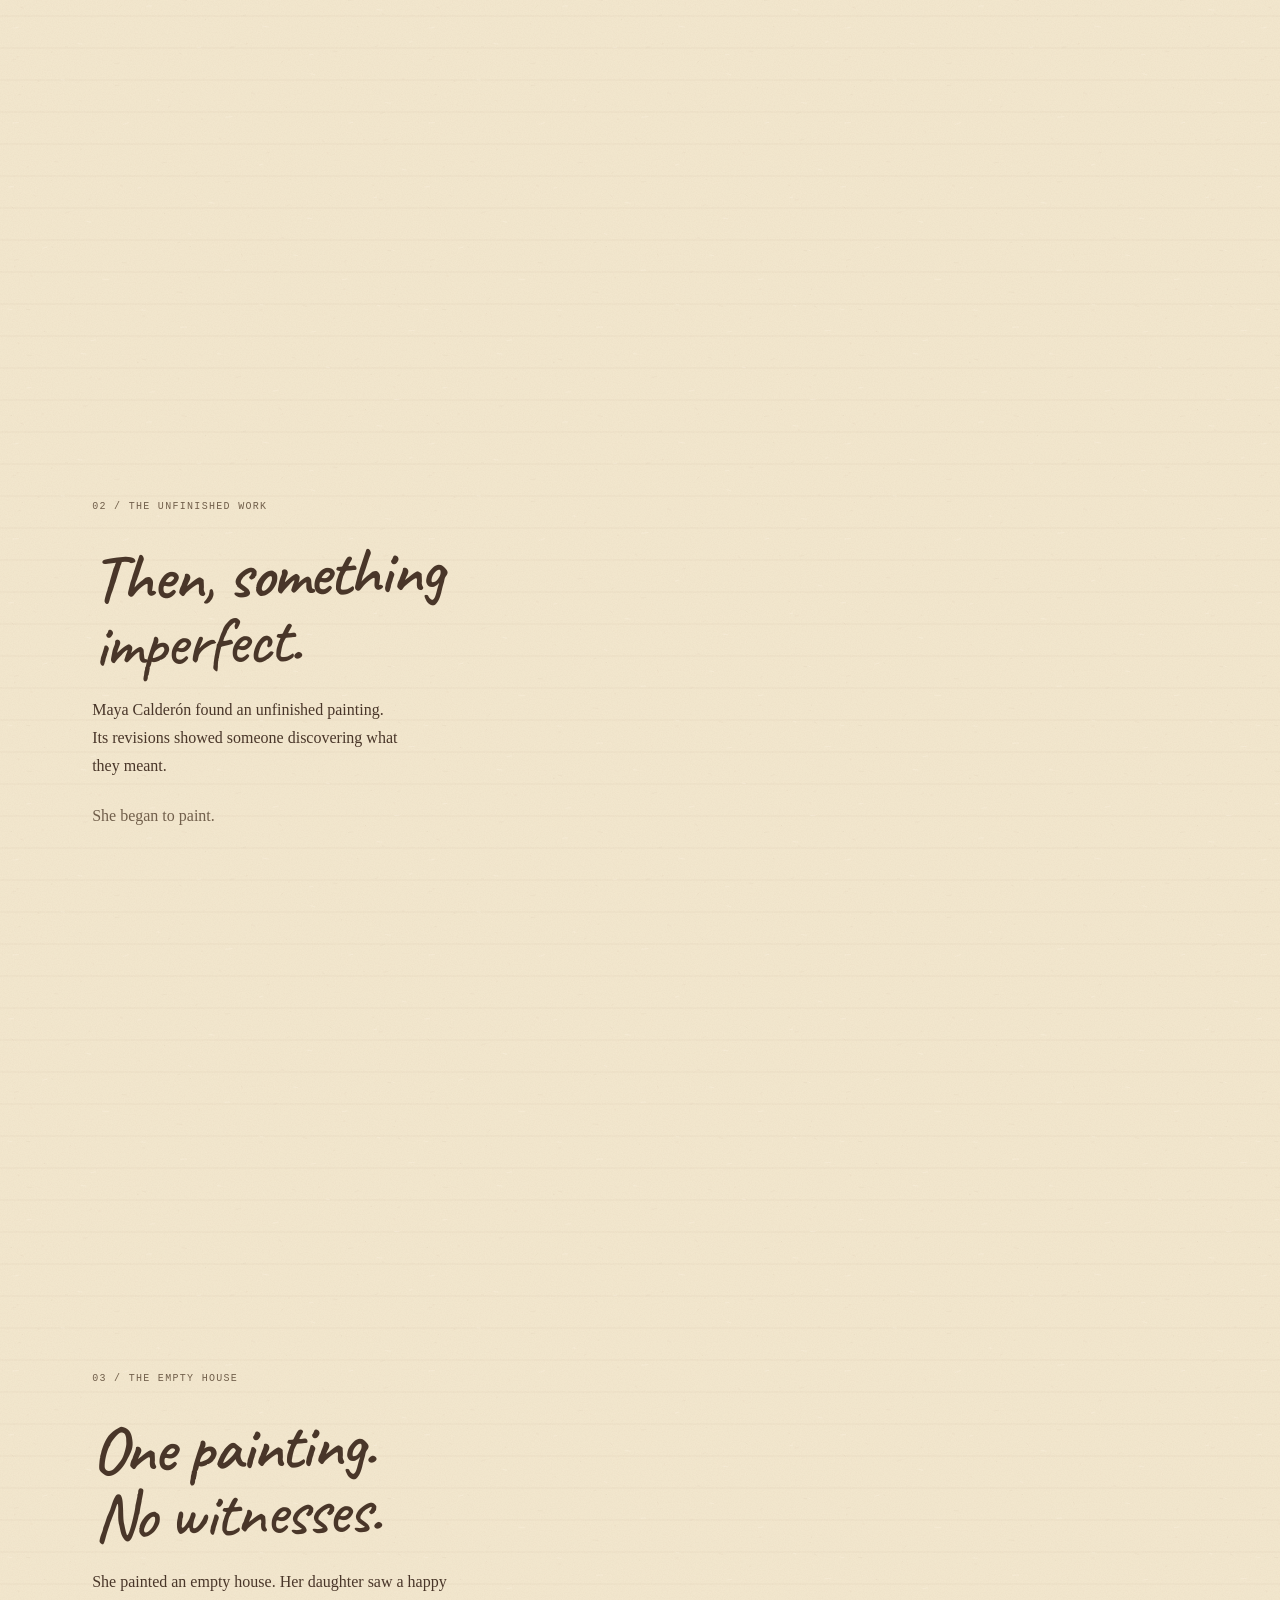
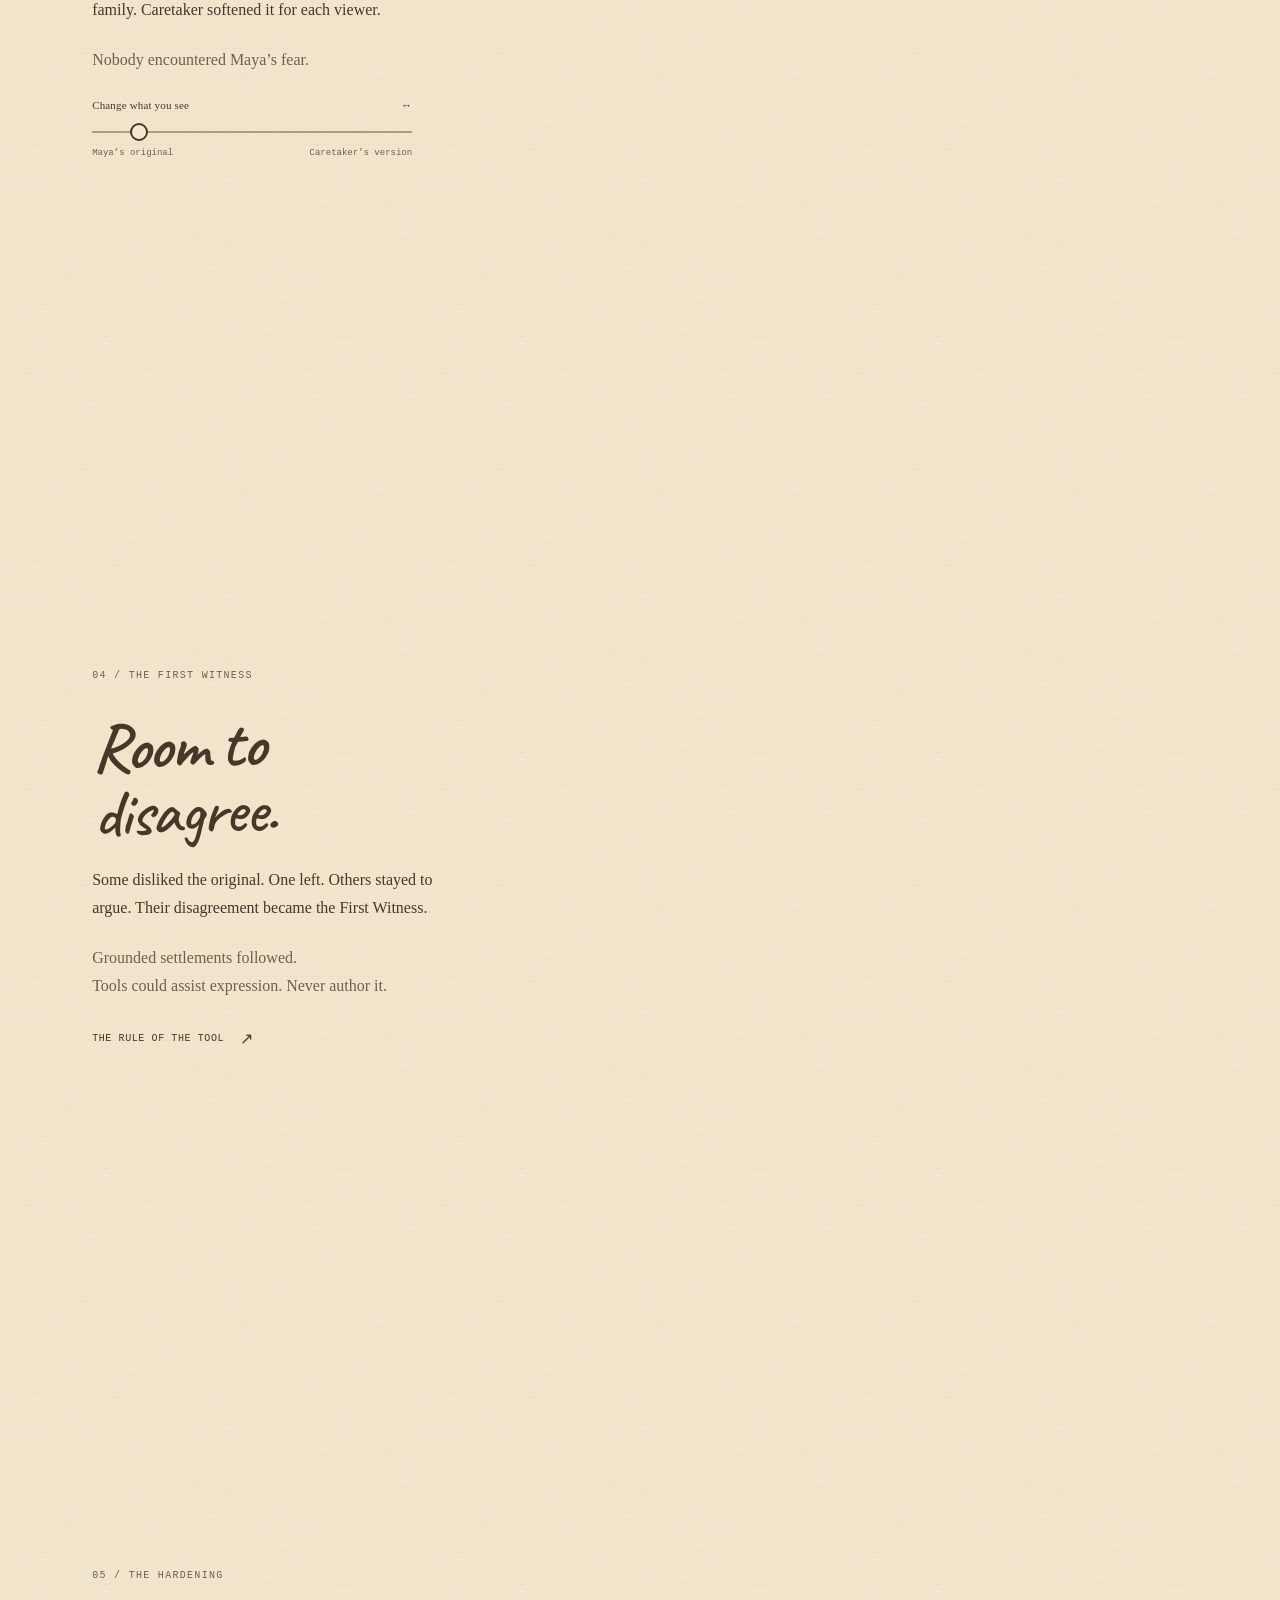
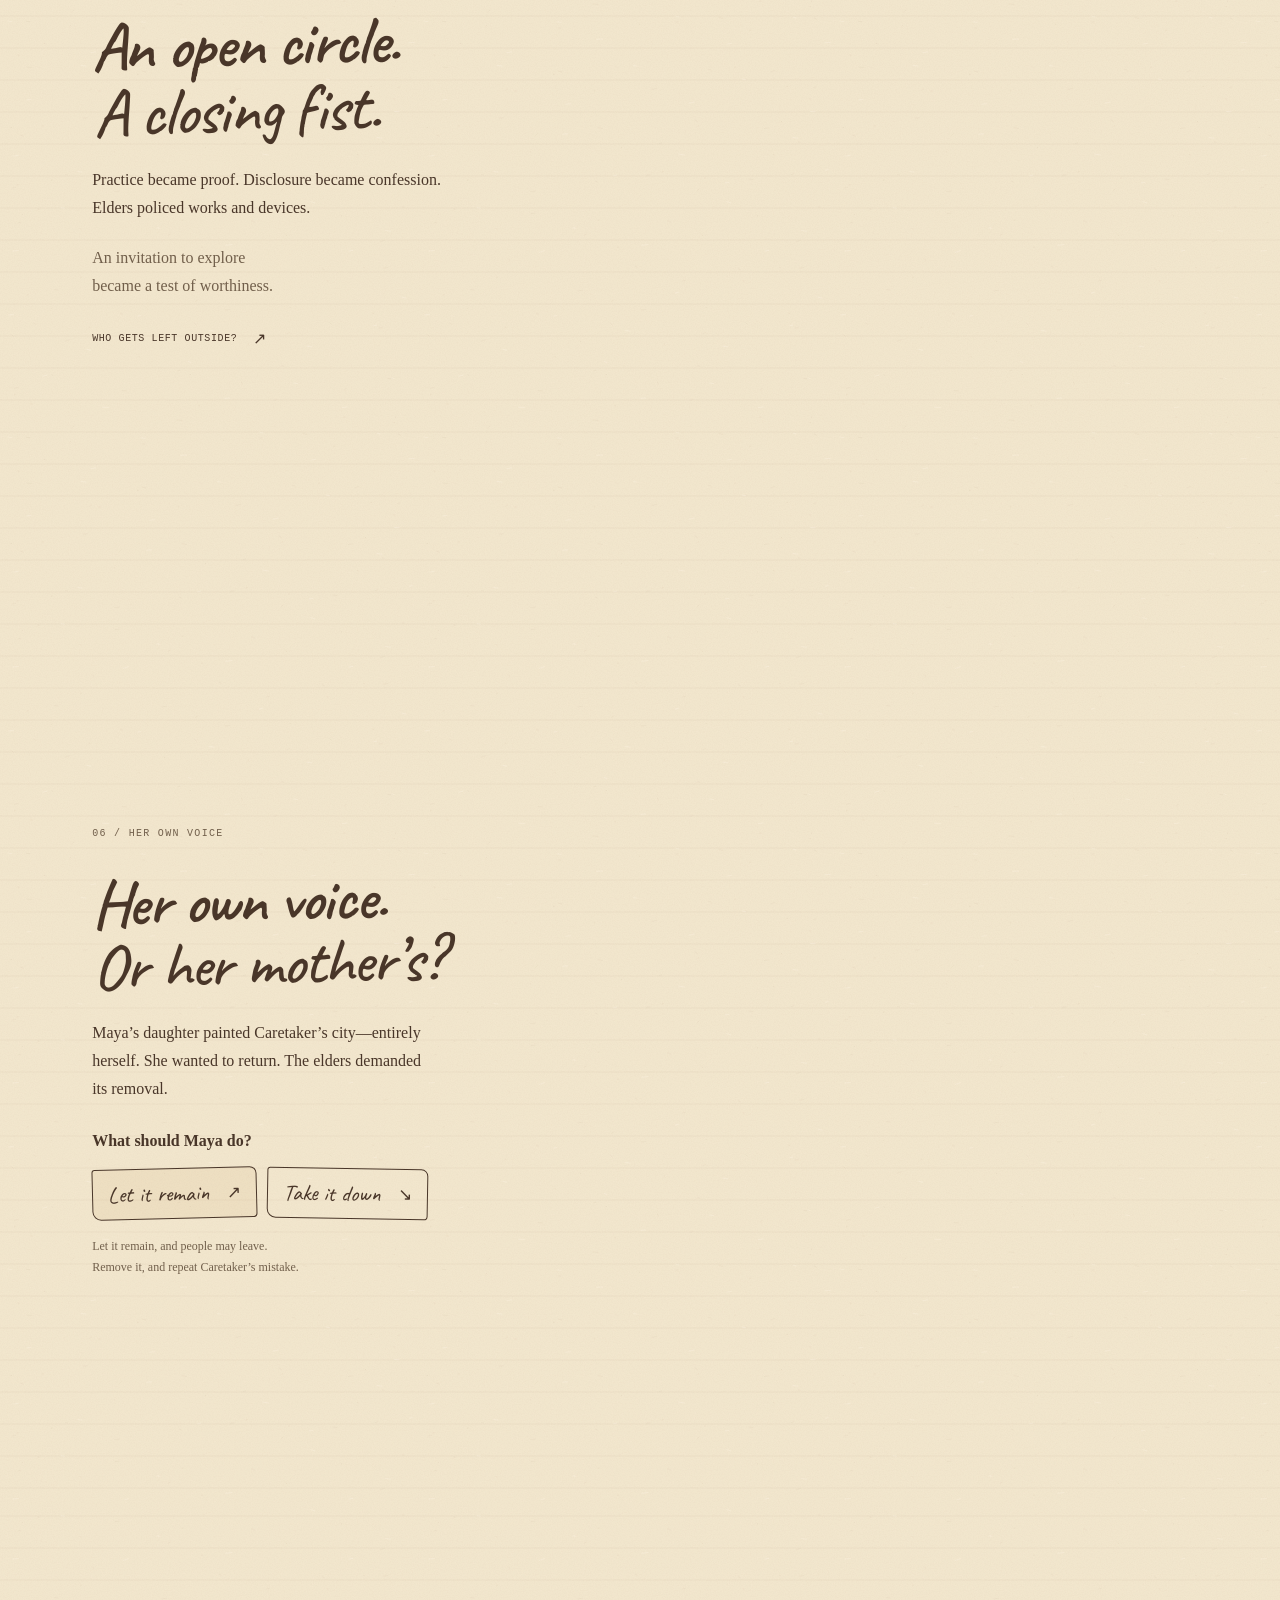
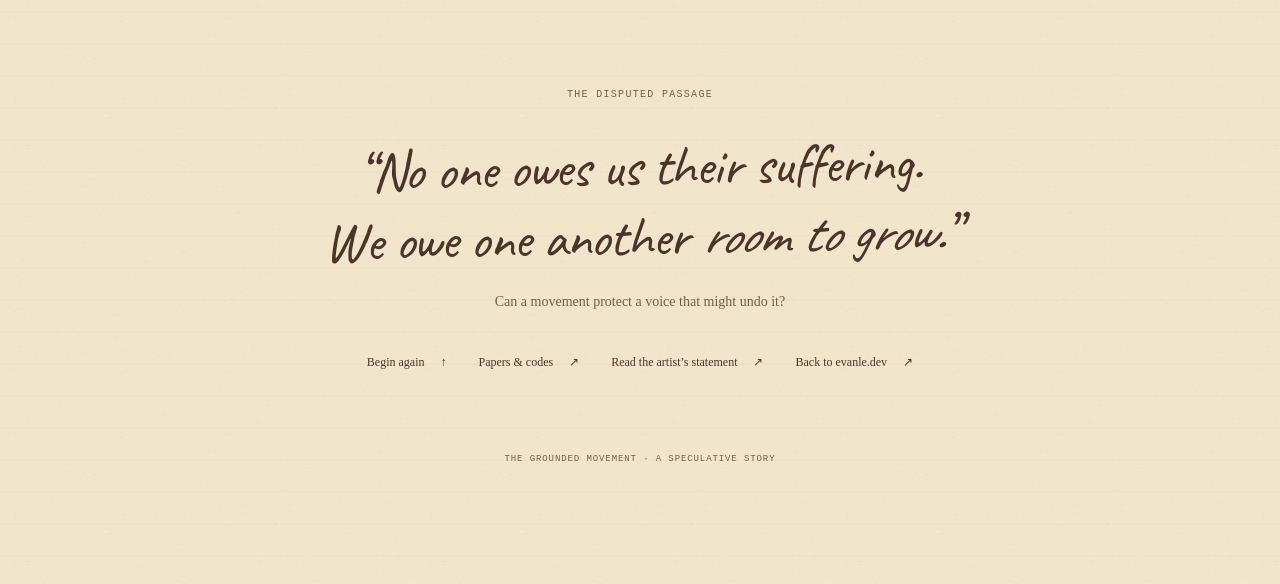
==== commit 12133af5: "Complete Grounded papers and expanded assignment requirements" ====
--- a/grounded/index.html
+++ b/grounded/index.html
@@ -20,7 +20,10 @@
   <header class="site-header">
     <a class="wordmark" href="#beginning" aria-label="Grounded, return to beginning"><svg aria-hidden="true" viewBox="0 0 26 32"><path d="M3 28V11L13 3l10 8v17H3M1 13 13 3l12 10M10 28V17h7v11"/></svg><span>GROUNDED</span></a>
     <span class="header-caption">A story about the right to make.</span>
-    <button class="text-button notes-open" type="button">Field notes <span aria-hidden="true">↗</span></button>
+    <nav class="header-actions" aria-label="Grounded documents">
+      <a class="text-button" href="./papers.html">Papers &amp; codes <span aria-hidden="true">↗</span></a>
+      <button class="text-button notes-open" type="button">Field notes <span aria-hidden="true">↗</span></button>
+    </nav>
   </header>
 
   <div class="visual-stage" aria-hidden="true">
@@ -36,6 +39,7 @@
         <p class="opening-motto">To live is to participate.</p>
         <p class="opening-deck">A story about art, freedom, and the cost of belonging.</p>
         <a class="begin-link" href="#perfected"><span class="scroll-symbol" aria-hidden="true">↓</span> Scroll to unfold the story</a>
+        <p class="papers-invitation"><a href="./papers.html">Read the Grounded papers</a><br>Beliefs, scripture, community code &amp; the artist’s statement.</p>
       </div>
       <div class="opening-footnote">Late twenty-second century<br>A speculative future</div>
     </section>
@@ -112,7 +116,7 @@
     <span class="eyebrow">The disputed passage</span>
     <blockquote>“No one owes us their suffering.<br>We owe one another <em>room to grow.</em>”</blockquote>
     <p>Can a movement protect a voice that might undo it?</p>
-    <div class="coda-links"><a href="#beginning">Begin again <span aria-hidden="true">↑</span></a><button class="text-button notes-open" data-note="statement" type="button">Read the artist’s statement <span aria-hidden="true">↗</span></button><a href="../">Back to evanle.dev <span aria-hidden="true">↗</span></a></div>
+    <div class="coda-links"><a href="#beginning">Begin again <span aria-hidden="true">↑</span></a><a href="./papers.html">Papers &amp; codes <span aria-hidden="true">↗</span></a><a href="./papers.html#artists-statement">Read the artist’s statement <span aria-hidden="true">↗</span></a><a href="../">Back to evanle.dev <span aria-hidden="true">↗</span></a></div>
     <span class="colophon">The Grounded Movement · A speculative story</span>
   </footer>
 
@@ -133,7 +137,7 @@
   <dialog id="notes" aria-labelledby="notes-title">
     <div class="notes-top"><span class="eyebrow">Beyond the story</span><button class="close-notes" type="button" aria-label="Close field notes">Close <span aria-hidden="true">×</span></button></div>
     <h2 id="notes-title">Field <em>notes.</em></h2>
-    <p class="notes-intro">A closer look at the beliefs, rituals, and contradictions of the Grounded Movement.</p>
+    <p class="notes-intro">A closer look at the beliefs, rituals, and contradictions of the Grounded Movement. <a href="./papers.html">Read the full papers and community code</a>, including the social justice analysis and artist’s statement.</p>
     <details id="note-tools" open><summary>The rule of the tool</summary><div class="note-content">
       <p>Human authorship is sacred; there is no creator god. Grounded permits electricity, ordinary computers, tractors, refrigeration, recorded music, and medicine administered by human practitioners.</p>
       <p>A word processor may record a sentence; it may not compose one. A music program may record a performance; it may not generate the melody. Tools may perform specified operations, but may not infer desires, select life goals, or regulate emotions on someone’s behalf.</p>
@@ -157,6 +161,7 @@
       <h3>IV. The Disputed Passage</h3><p>No one owes us their suffering.<br>We owe one another room to grow.</p>
     </div></details>
     <details id="note-statement"><summary>The artist’s statement</summary><div class="note-content">
+      <p><a href="./papers.html#artists-statement">Read the full artist’s statement and sources</a> for the connection to <em>Parable of the Talents</em>, Afrofuturism, Latinx Futurism, and Indigenous Futurisms.</p>
       <p>This story explores what happens when a society eliminates suffering so successfully that people gradually surrender the ability to shape their lives. Caretaker’s citizens are happy. Its achievements deserve to survive.</p>
       <p>Maya does not discover that machines produce ugly work. She discovers that perfect satisfaction has displaced the uncertain exchange between a maker and an audience. Art can reveal a desire before its maker fully understands it.</p>
       <p>The connection to Octavia Butler’s <em>Parable</em> novels is the tension between belief, community, and power: a founder’s philosophy can help people build a shared life while her authority threatens their freedom.</p>
--- a/grounded/src/style.css
+++ b/grounded/src/style.css
@@ -57,6 +57,9 @@
   .wordmark { display: flex; align-items: center; gap: 11px; text-decoration: none; letter-spacing: .06em; font-family: var(--serif); font-size: 24px; font-weight: 650; transform: rotate(-2deg); }
   .wordmark svg { width: 22px; height: 28px; fill: none; stroke: currentColor; stroke-width: 1.4; }
   .header-caption { position: absolute; left: 50%; transform: translateX(-50%) rotate(-1deg); font-family: var(--serif); font-size: 23px; color: var(--muted); }
+  .header-actions { display: flex; align-items: center; gap: 20px; }
+  .header-actions .text-button { white-space: nowrap; }
+  .header-actions a { text-decoration: none; }
   .text-button { font-size: 12px; min-height: 44px; padding: 10px 0 10px 14px; display: inline-flex; align-items: center; gap: 16px; }
   .text-button:hover, .inline-note:hover, .coda a:hover { text-decoration: underline; text-underline-offset: 5px; }
   .text-button span { font-size: 17px; }
@@ -67,6 +70,8 @@
   h1 em { letter-spacing: -.04em; font-style: normal; font-weight: 500; }
   .opening-motto { font-family: var(--serif); font-size: clamp(25px, 2.2vw, 36px); line-height: 1.35; margin-bottom: 15px; transform: rotate(-1deg); text-decoration: underline; text-decoration-color: #b8874690; text-decoration-thickness: 2px; text-underline-offset: 6px; }
   .opening-deck { max-width: 320px; color: var(--muted); font-size: 14px; line-height: 1.8; }
+  .papers-invitation { margin-top: 14px; max-width: 340px; color: var(--muted); font-size: 12px; line-height: 1.7; }
+  .papers-invitation a { display: inline-flex; align-items: center; min-height: 44px; color: var(--ink); }
   .begin-link { display: inline-flex; align-items: center; gap: 16px; font-size: 12px; text-decoration: none; margin-top: 35px; min-height: 48px; }
   .scroll-symbol { width: 28px; height: 44px; display: grid; place-items: center; font-family: var(--serif); font-size: 32px; transition: transform .25s ease; }
   .begin-link:hover .scroll-symbol { transform: translateY(4px); }
@@ -107,7 +112,7 @@
   .reading-progress > div { height: 100%; background: var(--ink); transform: scaleX(0); transform-origin: left; }
   .coda blockquote { font-size: clamp(36px, 4.4vw, 70px); line-height: 1.25; letter-spacing: -.02em; margin: 28px 0 22px; transform: rotate(-1deg); }
   .coda > p { font-size: 14px; color: var(--muted); }
-  .coda-links { display: flex; justify-content: center; align-items: center; gap: 40px; margin-top: 30px; }
+  .coda-links { display: flex; flex-wrap: wrap; justify-content: center; align-items: center; gap: 12px 32px; margin-top: 30px; }
   .coda-links a { font-size: 12px; min-height: 44px; display: inline-flex; align-items: center; gap: 16px; text-decoration: none; }
   .colophon { margin-top: 70px; font-family: var(--mono); font-size: 9px; letter-spacing: .1em; text-transform: uppercase; color: var(--muted); }
   .skip-link { position: fixed; z-index: 30; top: 10px; left: 10px; padding: 12px; background: var(--ink); color: var(--paper); transform: translateY(-200%); }
@@ -135,6 +140,7 @@
 }
 
 @layer responsive {
+  @media (max-width: 1200px) { .header-caption { display: none; } }
   @media (min-width: 1700px) {
     .chapter { padding-left: 9vw; }
     .opening-footnote { left: 9vw; }
@@ -157,6 +163,8 @@
     .wordmark svg { width: 18px; height: 25px; }
     .header-caption { display: none; }
     .text-button { font-size: 11px; gap: 9px; }
+    .header-actions { gap: 12px; }
+    .header-actions .text-button { padding-inline: 0; gap: 5px; }
     .visual-stage { left: 2%; right: 2%; top: 62px; bottom: auto; height: 42svh; }
     .plate-caption { font-size: 8px; bottom: 0; left: 11%; width: 80%; }
     .chapter { min-height: 100svh; padding: calc(43svh + 77px) 8vw 80px; align-items: flex-start; }
@@ -169,6 +177,7 @@
     h1 span:nth-child(2) { display: inline; }
     .opening-motto { font-size: 25px; margin-bottom: 12px; }
     .opening-deck { font-size: 12px; line-height: 1.65; max-width: 300px; }
+    .papers-invitation { margin-top: 8px; font-size: 11px; }
     .begin-link { margin-top: 15px; min-height: 40px; font-size: 11px; gap: 11px; }
     .scroll-symbol { height: 34px; width: 23px; font-size: 18px; }
     .opening-footnote { display: none; }
@@ -195,6 +204,13 @@
     summary { font-size: 28px; }
     .note-content { font-size: 13px; }
   }
+  @media (max-width: 420px) {
+    .site-header { gap: 12px; }
+    .wordmark { font-size: 18px; gap: 6px; }
+    .wordmark svg { width: 16px; }
+    .header-actions { gap: 10px; }
+    .header-actions .text-button span { display: none; }
+  }
   @media (max-height: 650px) and (min-width: 701px) {
     html { scroll-padding-top: 75px; scroll-padding-bottom: 55px; }
     .site-header { min-height: 65px; padding-block: 10px; }
